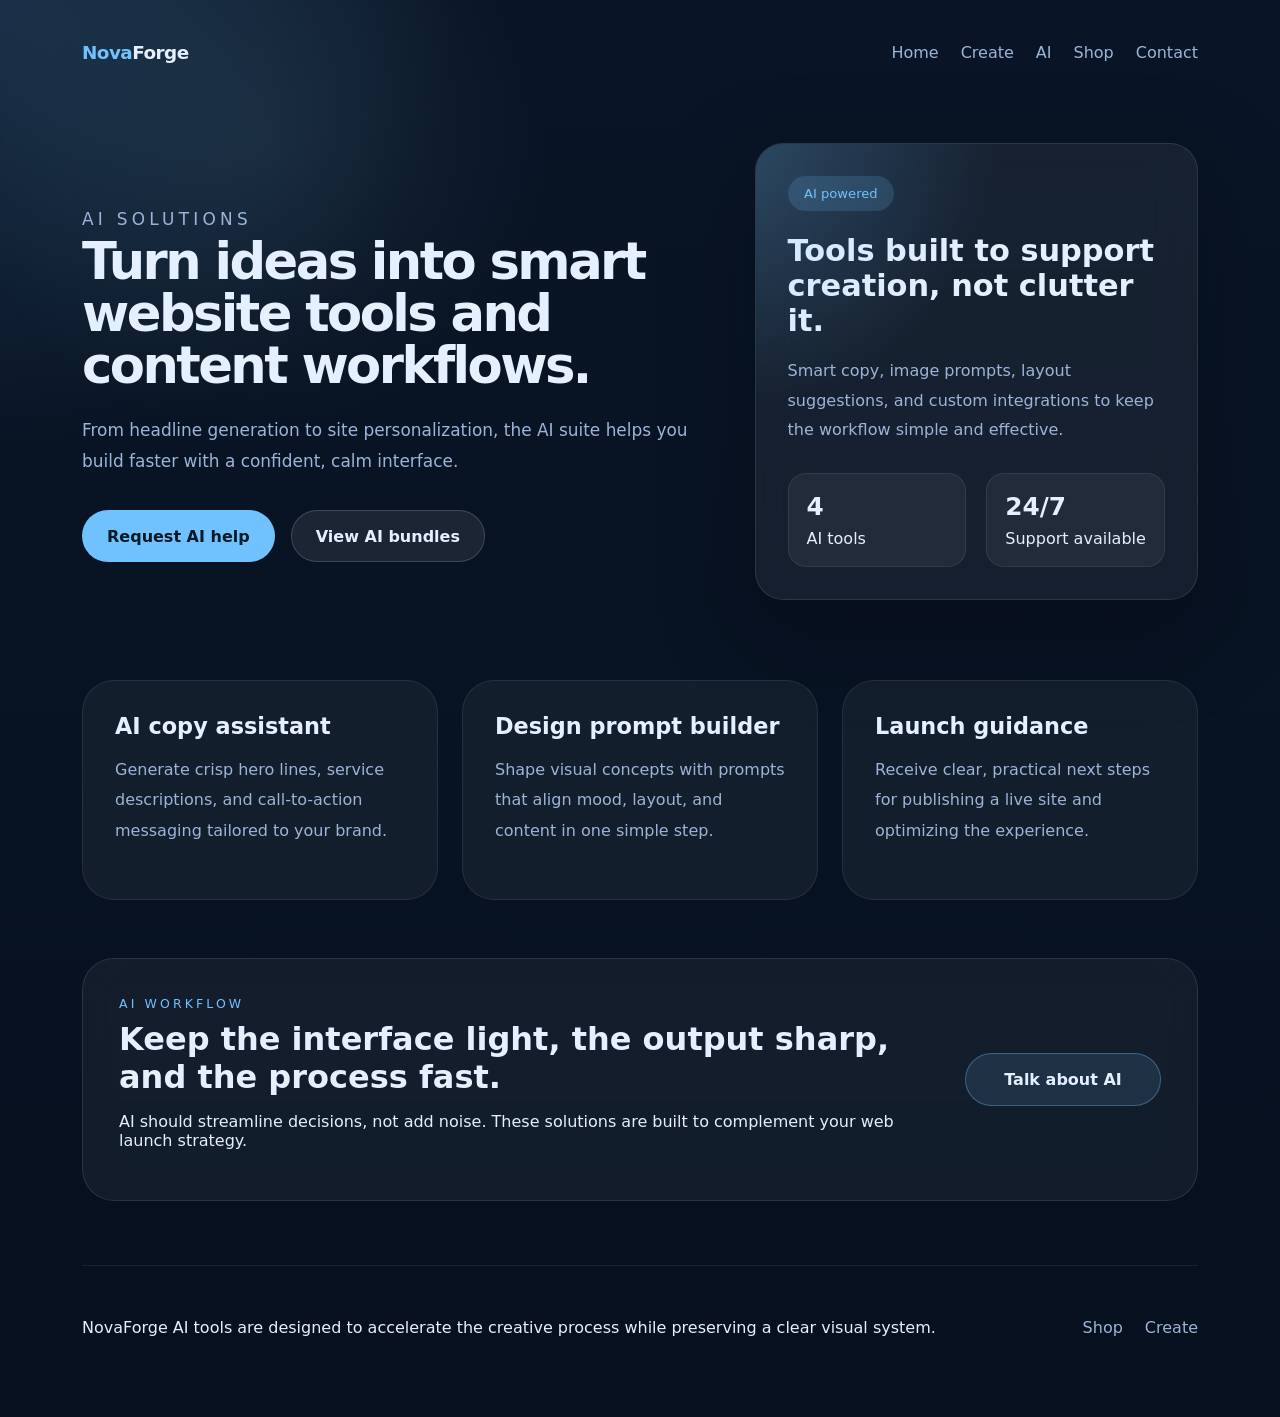
==== ai.html @ 1016f18b "Initial commit: futuristic website templates site" ====
<!DOCTYPE html>
<html lang="en">
  <head>
    <meta charset="UTF-8" />
    <meta name="viewport" content="width=device-width, initial-scale=1.0" />
    <title>AI Solutions — NovaForge</title>
    <link rel="stylesheet" href="style.css" />
    <script defer src="index.js"></script>
  </head>
  <body>
    <div class="page-shell">
      <header class="site-header">
        <a class="brand" href="index.html"><span>Nova</span>Forge</a>
        <nav class="site-nav" aria-label="Primary navigation">
          <a href="index.html">Home</a>
          <a href="create.html">Create</a>
          <a href="ai.html">AI</a>
          <a href="shop.html">Shop</a>
          <a href="contact.html">Contact</a>
        </nav>
        <button class="nav-toggle" aria-label="Open menu"><span></span><span></span><span></span></button>
      </header>

      <main class="hero-panel">
        <div class="hero-copy reveal-on-scroll">
          <p class="eyebrow">AI solutions</p>
          <h1>Turn ideas into smart website tools and content workflows.</h1>
          <p>From headline generation to site personalization, the AI suite helps you build faster with a confident, calm interface.</p>
          <div class="hero-actions">
            <a class="btn btn-primary" href="contact.html">Request AI help</a>
            <a class="btn btn-secondary" href="shop.html">View AI bundles</a>
          </div>
        </div>

        <aside class="hero-card reveal-on-scroll">
          <div class="hero-card__tag">AI powered</div>
          <h2>Tools built to support creation, not clutter it.</h2>
          <p>Smart copy, image prompts, layout suggestions, and custom integrations to keep the workflow simple and effective.</p>
          <div class="hero-card__stats">
            <div>
              <strong>4</strong>
              <span>AI tools</span>
            </div>
            <div>
              <strong>24/7</strong>
              <span>Support available</span>
            </div>
          </div>
        </aside>
      </main>

      <section class="feature-grid">
        <article class="feature-block reveal-on-scroll">
          <h2>AI copy assistant</h2>
          <p>Generate crisp hero lines, service descriptions, and call-to-action messaging tailored to your brand.</p>
        </article>
        <article class="feature-block reveal-on-scroll">
          <h2>Design prompt builder</h2>
          <p>Shape visual concepts with prompts that align mood, layout, and content in one simple step.</p>
        </article>
        <article class="feature-block reveal-on-scroll">
          <h2>Launch guidance</h2>
          <p>Receive clear, practical next steps for publishing a live site and optimizing the experience.</p>
        </article>
      </section>

      <section class="wide-cta reveal-on-scroll">
        <div>
          <span class="eyebrow">AI workflow</span>
          <h2>Keep the interface light, the output sharp, and the process fast.</h2>
          <p>AI should streamline decisions, not add noise. These solutions are built to complement your web launch strategy.</p>
        </div>
        <a class="glass-link" href="contact.html">Talk about AI</a>
      </section>

      <footer class="site-footer reveal-on-scroll">
        <p>NovaForge AI tools are designed to accelerate the creative process while preserving a clear visual system.</p>
        <div class="footer-links">
          <a href="shop.html">Shop</a>
          <a href="create.html">Create</a>
        </div>
      </footer>
    </div>

    <div class="mobile-menu" aria-hidden="true">
      <nav>
        <a href="index.html">Home</a>
        <a href="create.html">Create</a>
        <a href="ai.html">AI</a>
        <a href="shop.html">Shop</a>
        <a href="contact.html">Contact</a>
      </nav>
      <button class="close-menu">Close menu</button>
    </div>
  </body>
</html>
---- style.css ----
:root {
  color-scheme: dark;
  --bg: #08121f;
  --surface: rgba(16, 29, 48, 0.72);
  --surface-strong: rgba(22, 39, 65, 0.88);
  --panel: rgba(128, 177, 255, 0.12);
  --text: #e4efff;
  --muted: #9bb4d9;
  --accent: #70c2ff;
  --accent-soft: rgba(112, 194, 255, 0.16);
  --border: rgba(255, 255, 255, 0.12);
  --shadow: 0 30px 90px rgba(5, 10, 18, 0.35);
  --radius: 28px;
}

* {
  box-sizing: border-box;
}

html,
body {
  margin: 0;
  min-height: 100%;
  font-family: Inter, ui-sans-serif, system-ui, -apple-system, BlinkMacSystemFont, "Segoe UI", sans-serif;
  background: radial-gradient(circle at top left, rgba(112, 194, 255, 0.16), transparent 24%),
    radial-gradient(circle at 20% 10%, rgba(168, 232, 255, 0.08), transparent 18%),
    linear-gradient(180deg, #091526 0%, #06101f 100%);
  color: var(--text);
}

body {
  overflow-x: hidden;
}

img,
svg {
  max-width: 100%;
  display: block;
}

a {
  color: inherit;
  text-decoration: none;
}

button {
  font: inherit;
}

.page-shell {
  max-width: 1180px;
  margin: 0 auto;
  padding: 32px 32px 64px;
}

.site-header {
  display: flex;
  align-items: center;
  justify-content: space-between;
  gap: 28px;
  padding: 10px 0 32px;
}

.brand {
  color: var(--text);
  font-size: 1.15rem;
  font-weight: 700;
  letter-spacing: -0.03em;
}

.brand span {
  color: var(--accent);
}

.site-nav {
  display: flex;
  flex-wrap: wrap;
  align-items: center;
  gap: 22px;
}

.site-nav a {
  color: var(--muted);
  transition: color 180ms ease;
}

.site-nav a:hover,
.site-nav a:focus-visible {
  color: var(--text);
}

.nav-toggle {
  display: none;
  width: 48px;
  height: 48px;
  border: 1px solid var(--border);
  border-radius: 16px;
  background: rgba(12, 20, 34, 0.72);
  backdrop-filter: blur(18px);
  color: var(--text);
  cursor: pointer;
  padding: 0;
  position: relative;
}

.nav-toggle span {
  display: block;
  width: 20px;
  height: 2px;
  background: currentColor;
  border-radius: 999px;
  margin: 5px auto;
}

.hero-panel {
  display: grid;
  grid-template-columns: 1.3fr 0.9fr;
  gap: 32px;
  align-items: center;
  padding: 48px 0 32px;
}

.hero-copy {
  max-width: 620px;
}

.eyebrow {
  text-transform: uppercase;
  letter-spacing: 0.25em;
  font-size: 0.78rem;
  color: var(--accent);
  margin-bottom: 18px;
}

h1,
h2,
h3 {
  margin: 0;
  color: var(--text);
}

h1 {
  font-size: clamp(2.6rem, 4vw, 4.4rem);
  line-height: 1.02;
  letter-spacing: -0.05em;
}

.hero-copy p {
  font-size: 1.06rem;
  line-height: 1.8;
  color: var(--muted);
  margin: 24px 0 0;
}

.hero-actions {
  display: flex;
  flex-wrap: wrap;
  gap: 16px;
  margin-top: 34px;
}

.btn {
  display: inline-flex;
  align-items: center;
  justify-content: center;
  min-height: 52px;
  padding: 0 24px;
  border-radius: 999px;
  border: 1px solid transparent;
  font-weight: 600;
  transition: transform 180ms ease, background-color 180ms ease, border-color 180ms ease;
}

.btn:hover,
.btn:focus-visible {
  transform: translateY(-1px);
}

.btn-primary {
  background: var(--accent);
  color: #071826;
}

.btn-secondary {
  background: rgba(255, 255, 255, 0.08);
  border-color: rgba(255, 255, 255, 0.16);
  color: var(--text);
}

.hero-card {
  position: relative;
  min-height: 320px;
  border-radius: var(--radius);
  background: rgba(255, 255, 255, 0.06);
  border: 1px solid rgba(255, 255, 255, 0.1);
  box-shadow: var(--shadow);
  backdrop-filter: blur(22px);
  padding: 32px;
  overflow: hidden;
}

.hero-card::before {
  content: "";
  position: absolute;
  inset: -20px 0 0 -40px;
  background: radial-gradient(circle at top left, rgba(112, 194, 255, 0.28), transparent 42%);
}

.hero-card__tag {
  display: inline-flex;
  align-items: center;
  gap: 10px;
  padding: 10px 16px;
  border-radius: 999px;
  background: rgba(112, 194, 255, 0.16);
  font-size: 0.82rem;
  color: var(--accent);
  margin-bottom: 22px;
}

.hero-card h2 {
  font-size: 1.9rem;
  margin-bottom: 18px;
}

.hero-card p {
  color: var(--muted);
  line-height: 1.85;
}

.hero-card__stats {
  display: grid;
  grid-template-columns: repeat(2, minmax(0, 1fr));
  gap: 20px;
  margin-top: 28px;
}

.hero-card__stats div {
  background: rgba(255, 255, 255, 0.05);
  border: 1px solid rgba(255, 255, 255, 0.08);
  border-radius: 18px;
  padding: 18px;
}

.hero-card__stats strong {
  display: block;
  font-size: 1.55rem;
  margin-bottom: 8px;
}

.feature-grid {
  display: grid;
  grid-template-columns: repeat(3, minmax(0, 1fr));
  gap: 24px;
  margin-top: 48px;
}

.feature-block {
  background: rgba(255, 255, 255, 0.05);
  border: 1px solid rgba(255, 255, 255, 0.08);
  border-radius: 32px;
  padding: 32px;
  min-height: 220px;
}

.feature-block h2 {
  font-size: 1.4rem;
  margin-bottom: 14px;
}

.feature-block p {
  color: var(--muted);
  line-height: 1.9;
}

.wide-cta {
  display: flex;
  justify-content: space-between;
  align-items: center;
  gap: 24px;
  margin-top: 58px;
  padding: 34px 36px;
  border-radius: 32px;
  border: 1px solid rgba(255, 255, 255, 0.1);
  background: rgba(255, 255, 255, 0.05);
  backdrop-filter: blur(18px);
}

.wide-cta h2 {
  font-size: 2rem;
  margin: 8px 0 0;
}

.glass-link {
  display: inline-flex;
  align-items: center;
  justify-content: center;
  min-width: 196px;
  padding: 16px 22px;
  border-radius: 999px;
  border: 1px solid rgba(112, 194, 255, 0.36);
  background: rgba(112, 194, 255, 0.12);
  color: var(--text);
  font-weight: 600;
}

.site-footer {
  display: flex;
  justify-content: space-between;
  align-items: center;
  gap: 28px;
  margin-top: 64px;
  padding-top: 36px;
  border-top: 1px solid rgba(255, 255, 255, 0.08);
}

.footer-links {
  display: flex;
  gap: 22px;
  flex-wrap: wrap;
}

.footer-links a {
  color: var(--muted);
}

.mobile-menu {
  position: fixed;
  inset: 0;
  background: rgba(4, 12, 24, 0.96);
  transform: translateY(-100%);
  transition: transform 260ms ease;
  padding: 60px 28px 24px;
  display: flex;
  flex-direction: column;
  justify-content: space-between;
  z-index: 40;
}

.mobile-menu.open {
  transform: translateY(0);
}

.mobile-menu nav {
  display: grid;
  gap: 22px;
}

.mobile-menu a {
  color: var(--text);
  font-size: 1.2rem;
  font-weight: 600;
}

.close-menu {
  border: 0;
  background: rgba(255, 255, 255, 0.08);
  color: var(--text);
  border-radius: 18px;
  min-height: 52px;
  cursor: pointer;
}

.reveal-on-scroll {
  opacity: 0;
  transform: translateY(24px);
  transition: opacity 650ms ease, transform 650ms ease;
}

.reveal-on-scroll.is-visible {
  opacity: 1;
  transform: translateY(0);
}

@media (max-width: 960px) {
  .page-shell {
    padding: 28px 24px 56px;
  }

  .hero-panel {
    grid-template-columns: 1fr;
  }

  .feature-grid {
    grid-template-columns: 1fr;
  }

  .wide-cta {
    flex-direction: column;
    align-items: stretch;
  }

  .site-header {
    align-items: flex-start;
  }

  .site-nav {
    display: none;
  }

  .nav-toggle {
    display: inline-flex;
  }
}

@media (max-width: 640px) {
  h1 {
    font-size: 2.45rem;
  }

  .hero-card {
    min-height: auto;
  }

  .hero-actions {
    flex-direction: column;
  }
}
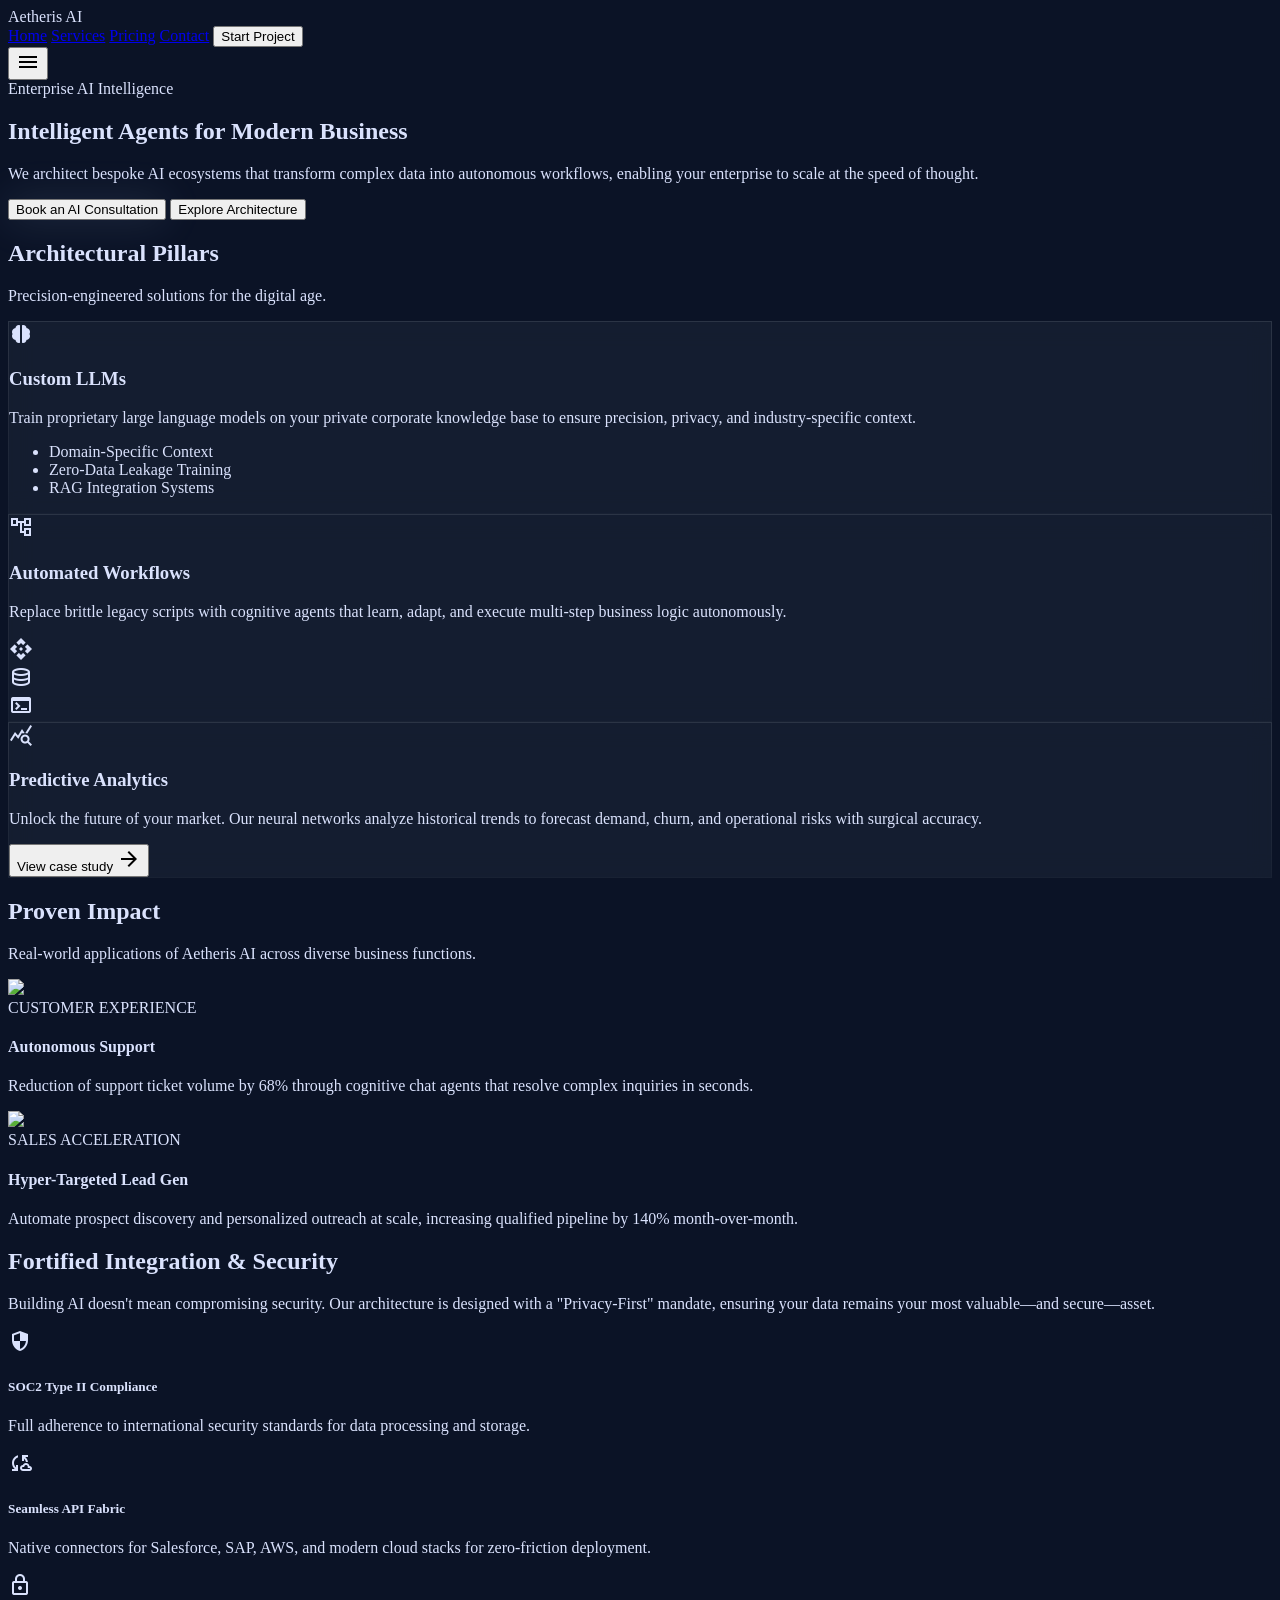
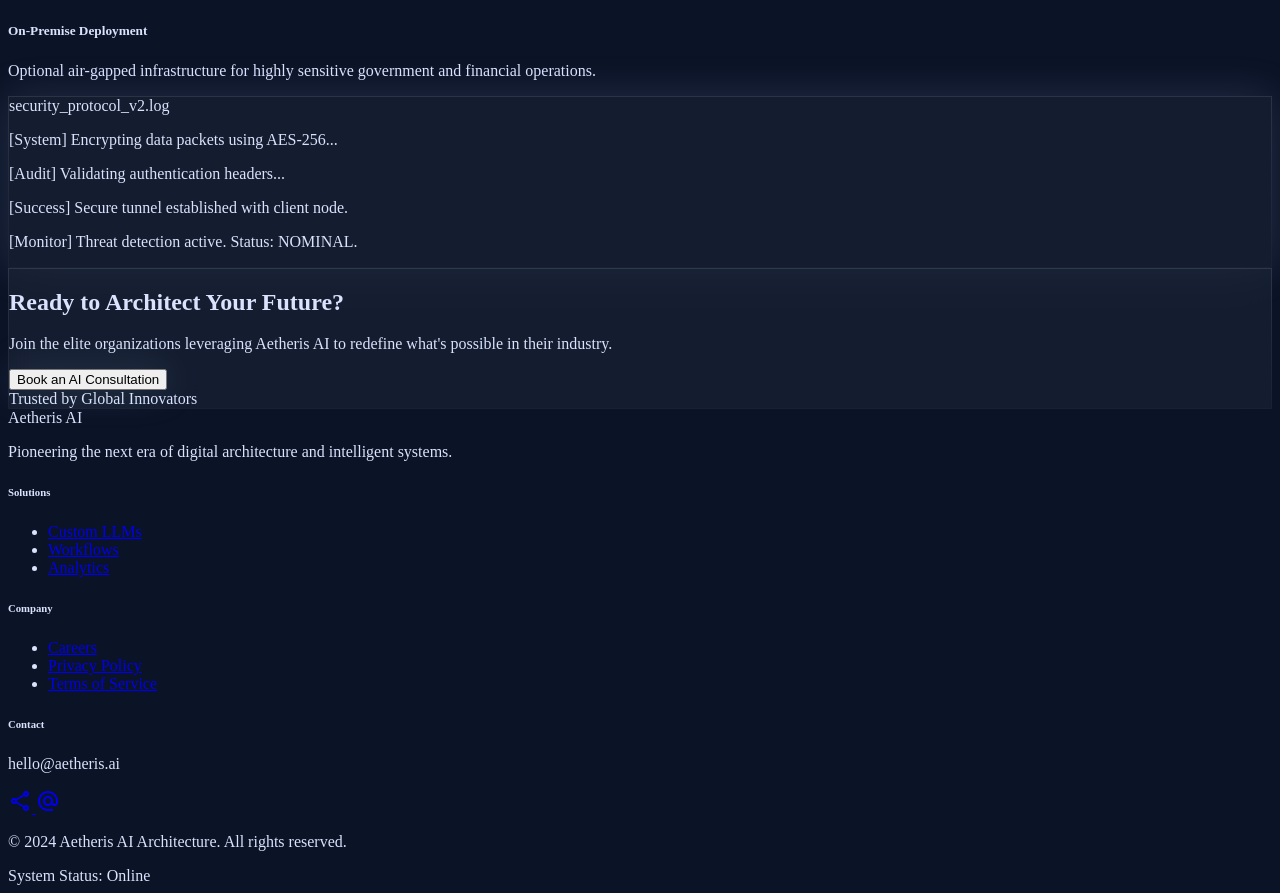
==== commit 21c9e537: "Add Vanta hero backgrounds, update Aetheris page content, and add service.html" ====
--- a/ai.html
+++ b/ai.html
@@ -1,96 +1,416 @@
 <!DOCTYPE html>
-<html lang="en">
-  <head>
-    <meta charset="UTF-8" />
-    <meta name="viewport" content="width=device-width, initial-scale=1.0" />
-    <title>AI Solutions — NovaForge</title>
-    <link rel="stylesheet" href="style.css" />
-    <script defer src="index.js"></script>
-  </head>
-  <body>
-    <div class="page-shell">
-      <header class="site-header">
-        <a class="brand" href="index.html"><span>Nova</span>Forge</a>
-        <nav class="site-nav" aria-label="Primary navigation">
-          <a href="index.html">Home</a>
-          <a href="create.html">Create</a>
-          <a href="ai.html">AI</a>
-          <a href="shop.html">Shop</a>
-          <a href="contact.html">Contact</a>
-        </nav>
-        <button class="nav-toggle" aria-label="Open menu"><span></span><span></span><span></span></button>
-      </header>
-
-      <main class="hero-panel">
-        <div class="hero-copy reveal-on-scroll">
-          <p class="eyebrow">AI solutions</p>
-          <h1>Turn ideas into smart website tools and content workflows.</h1>
-          <p>From headline generation to site personalization, the AI suite helps you build faster with a confident, calm interface.</p>
-          <div class="hero-actions">
-            <a class="btn btn-primary" href="contact.html">Request AI help</a>
-            <a class="btn btn-secondary" href="shop.html">View AI bundles</a>
-          </div>
-        </div>
-
-        <aside class="hero-card reveal-on-scroll">
-          <div class="hero-card__tag">AI powered</div>
-          <h2>Tools built to support creation, not clutter it.</h2>
-          <p>Smart copy, image prompts, layout suggestions, and custom integrations to keep the workflow simple and effective.</p>
-          <div class="hero-card__stats">
-            <div>
-              <strong>4</strong>
-              <span>AI tools</span>
-            </div>
-            <div>
-              <strong>24/7</strong>
-              <span>Support available</span>
-            </div>
-          </div>
-        </aside>
-      </main>
-
-      <section class="feature-grid">
-        <article class="feature-block reveal-on-scroll">
-          <h2>AI copy assistant</h2>
-          <p>Generate crisp hero lines, service descriptions, and call-to-action messaging tailored to your brand.</p>
-        </article>
-        <article class="feature-block reveal-on-scroll">
-          <h2>Design prompt builder</h2>
-          <p>Shape visual concepts with prompts that align mood, layout, and content in one simple step.</p>
-        </article>
-        <article class="feature-block reveal-on-scroll">
-          <h2>Launch guidance</h2>
-          <p>Receive clear, practical next steps for publishing a live site and optimizing the experience.</p>
-        </article>
-      </section>
-
-      <section class="wide-cta reveal-on-scroll">
-        <div>
-          <span class="eyebrow">AI workflow</span>
-          <h2>Keep the interface light, the output sharp, and the process fast.</h2>
-          <p>AI should streamline decisions, not add noise. These solutions are built to complement your web launch strategy.</p>
-        </div>
-        <a class="glass-link" href="contact.html">Talk about AI</a>
-      </section>
-
-      <footer class="site-footer reveal-on-scroll">
-        <p>NovaForge AI tools are designed to accelerate the creative process while preserving a clear visual system.</p>
-        <div class="footer-links">
-          <a href="shop.html">Shop</a>
-          <a href="create.html">Create</a>
-        </div>
-      </footer>
-    </div>
-
-    <div class="mobile-menu" aria-hidden="true">
-      <nav>
-        <a href="index.html">Home</a>
-        <a href="create.html">Create</a>
-        <a href="ai.html">AI</a>
-        <a href="shop.html">Shop</a>
-        <a href="contact.html">Contact</a>
-      </nav>
-      <button class="close-menu">Close menu</button>
-    </div>
-  </body>
-</html>
+
+<html class="dark" lang="en"><head>
+<meta charset="utf-8"/>
+<meta content="width=device-width, initial-scale=1.0" name="viewport"/>
+<title>AI Solutions | Aetheris AI Architecture</title>
+<!-- Google Fonts: Geist for labels, Inter for body, Plus Jakarta Sans for headlines -->
+<link href="https://fonts.googleapis.com/css2?family=Inter:wght@400;500&amp;family=Plus+Jakarta+Sans:wght@600;700;800&amp;family=Geist:wght@500;600&amp;display=swap" rel="stylesheet"/>
+<!-- Material Symbols Outlined -->
+<link href="https://fonts.googleapis.com/css2?family=Material+Symbols+Outlined:wght,FILL@100..700,0..1&amp;display=swap" rel="stylesheet"/>
+<link href="https://fonts.googleapis.com/css2?family=Material+Symbols+Outlined:wght,FILL@100..700,0..1&amp;display=swap" rel="stylesheet"/>
+<script src="https://cdn.tailwindcss.com?plugins=forms,container-queries"></script>
+<script id="tailwind-config">
+      tailwind.config = {
+        darkMode: "class",
+        theme: {
+          extend: {
+            "colors": {
+                    "outline-variant": "#424754",
+                    "on-surface-variant": "#c2c6d6",
+                    "outline": "#8c909f",
+                    "error-container": "#93000a",
+                    "primary-container": "#4d8eff",
+                    "on-tertiary-container": "#272a2c",
+                    "surface-container-highest": "#2d3449",
+                    "on-surface": "#dae2fd",
+                    "secondary-fixed": "#acedff",
+                    "inverse-surface": "#dae2fd",
+                    "on-secondary-fixed": "#001f26",
+                    "on-primary-fixed-variant": "#004395",
+                    "primary-fixed": "#d8e2ff",
+                    "primary-fixed-dim": "#adc6ff",
+                    "surface-variant": "#2d3449",
+                    "error": "#ffb4ab",
+                    "tertiary-fixed-dim": "#c4c7c9",
+                    "secondary-fixed-dim": "#4cd7f6",
+                    "surface": "#0b1326",
+                    "on-primary-fixed": "#001a42",
+                    "secondary-container": "#03b5d3",
+                    "surface-container": "#171f33",
+                    "surface-container-high": "#222a3d",
+                    "primary": "#adc6ff",
+                    "on-error": "#690005",
+                    "secondary": "#4cd7f6",
+                    "inverse-primary": "#005ac2",
+                    "tertiary-container": "#8e9193",
+                    "on-tertiary-fixed": "#191c1e",
+                    "on-secondary": "#003640",
+                    "on-primary": "#002e6a",
+                    "on-tertiary-fixed-variant": "#444749",
+                    "background": "#0b1326",
+                    "on-secondary-container": "#00424e",
+                    "on-primary-container": "#00285d",
+                    "surface-bright": "#31394d",
+                    "inverse-on-surface": "#283044",
+                    "surface-container-low": "#131b2e",
+                    "surface-container-lowest": "#060e20",
+                    "on-background": "#dae2fd",
+                    "on-error-container": "#ffdad6",
+                    "on-tertiary": "#2d3133",
+                    "surface-tint": "#adc6ff",
+                    "tertiary": "#c4c7c9",
+                    "surface-dim": "#0b1326",
+                    "on-secondary-fixed-variant": "#004e5c",
+                    "tertiary-fixed": "#e0e3e5"
+            },
+            "borderRadius": {
+                    "DEFAULT": "0.25rem",
+                    "lg": "0.5rem",
+                    "xl": "0.75rem",
+                    "full": "9999px"
+            },
+            "spacing": {
+                    "section-padding-desktop": "120px",
+                    "container-max": "1280px",
+                    "base": "8px",
+                    "section-padding-mobile": "64px",
+                    "gutter": "24px"
+            },
+            "fontFamily": {
+                    "label-md": ["Geist"],
+                    "body-md": ["Inter"],
+                    "body-lg": ["Inter"],
+                    "headline-md": ["Plus Jakarta Sans"],
+                    "display-lg": ["Plus Jakarta Sans"],
+                    "headline-lg-mobile": ["Plus Jakarta Sans"],
+                    "headline-lg": ["Plus Jakarta Sans"]
+            },
+            "fontSize": {
+                    "label-md": ["14px", {"lineHeight": "20px", "letterSpacing": "0.05em", "fontWeight": "500"}],
+                    "body-md": ["16px", {"lineHeight": "24px", "fontWeight": "400"}],
+                    "body-lg": ["18px", {"lineHeight": "28px", "fontWeight": "400"}],
+                    "headline-md": ["30px", {"lineHeight": "38px", "fontWeight": "600"}],
+                    "display-lg": ["72px", {"lineHeight": "80px", "letterSpacing": "-0.02em", "fontWeight": "700"}],
+                    "headline-lg-mobile": ["32px", {"lineHeight": "40px", "fontWeight": "700"}],
+                    "headline-lg": ["48px", {"lineHeight": "56px", "letterSpacing": "-0.01em", "fontWeight": "700"}]
+            }
+          },
+        },
+      }
+    </script>
+<style>
+        .glass-card {
+            background: rgba(30, 41, 59, 0.5);
+            backdrop-filter: blur(12px);
+            border: 1px solid transparent;
+            border-image: linear-gradient(to bottom, rgba(255,255,255, 0.1), rgba(255,255,255, 0.02)) 1;
+        }
+        .glow-primary {
+            box-shadow: 0 0 40px rgba(173, 198, 255, 0.15);
+        }
+        .glow-secondary {
+            box-shadow: 0 0 40px rgba(76, 215, 246, 0.15);
+        }
+        .nav-blur {
+            backdrop-filter: blur(16px);
+        }
+        body {
+            background-color: #0b1326;
+            color: #dae2fd;
+        }
+        .material-symbols-outlined {
+            font-variation-settings: 'FILL' 0, 'wght' 400, 'GRAD' 0, 'opsz' 24;
+        }
+    </style>
+</head>
+<body class="font-body-md text-body-md overflow-x-hidden">
+<!-- TopNavBar -->
+<nav class="fixed top-0 w-full z-50 bg-surface/80 backdrop-blur-xl border-b border-white/10 shadow-sm">
+<div class="flex justify-between items-center px-8 py-4 max-w-[1280px] mx-auto">
+<div class="font-headline-md text-headline-md font-bold text-primary tracking-tight">Aetheris AI</div>
+<div class="hidden md:flex gap-8 items-center">
+<a class="font-label-md text-label-md text-on-surface-variant hover:text-primary transition-colors" href="#">Home</a>
+<a class="font-label-md text-label-md text-primary font-bold border-b-2 border-primary pb-1" href="#">Services</a>
+<a class="font-label-md text-label-md text-on-surface-variant hover:text-primary transition-colors" href="#">Pricing</a>
+<a class="font-label-md text-label-md text-on-surface-variant hover:text-primary transition-colors" href="#">Contact</a>
+<button class="bg-primary text-on-primary font-label-md text-label-md px-6 py-2 rounded-lg hover:opacity-80 transition-all scale-95 active:scale-90">Start Project</button>
+</div>
+<!-- Mobile Menu Toggle -->
+<button class="md:hidden text-on-surface">
+<span class="material-symbols-outlined">menu</span>
+</button>
+</div>
+</nav>
+<main class="pt-24">
+<!-- Hero Section -->
+<section id="vanta-hero" class="relative min-h-[716px] flex items-center justify-center px-8 py-section-padding-desktop">
+
+<div class="relative z-10 text-center max-w-4xl">
+<div class="inline-flex items-center gap-2 px-3 py-1 rounded-full bg-secondary/10 border border-secondary/20 mb-6">
+<span class="w-2 h-2 rounded-full bg-secondary animate-pulse"></span>
+<span class="text-secondary font-label-md text-[12px] uppercase tracking-wider">Enterprise AI Intelligence</span>
+</div>
+<h1 class="font-display-lg text-[48px] md:text-display-lg leading-tight mb-8">
+                    Intelligent Agents for <span class="text-transparent bg-clip-text bg-gradient-to-r from-primary to-secondary">Modern Business</span>
+</h1>
+<p class="font-body-lg text-body-lg text-on-surface-variant mb-12 max-w-2xl mx-auto">
+                    We architect bespoke AI ecosystems that transform complex data into autonomous workflows, enabling your enterprise to scale at the speed of thought.
+                </p>
+<div class="flex flex-col sm:flex-row gap-4 justify-center">
+<button class="bg-primary text-on-primary px-8 py-4 rounded-lg font-label-md text-label-md hover:opacity-90 transition-all glow-primary">Book an AI Consultation</button>
+<button class="border border-secondary/50 text-secondary px-8 py-4 rounded-lg font-label-md text-label-md hover:bg-secondary/5 transition-all">Explore Architecture</button>
+</div>
+</div>
+</section>
+<!-- Core Solutions Bento Grid -->
+<section class="px-8 py-section-padding-desktop max-w-[1280px] mx-auto">
+<div class="text-center mb-16">
+<h2 class="font-headline-lg text-headline-lg mb-4">Architectural Pillars</h2>
+<p class="text-on-surface-variant font-body-md">Precision-engineered solutions for the digital age.</p>
+</div>
+<div class="grid grid-cols-1 md:grid-cols-12 gap-gutter">
+<!-- Custom LLMs -->
+<div class="md:col-span-7 glass-card p-10 rounded-xl relative overflow-hidden group">
+<div class="relative z-10">
+<span class="material-symbols-outlined text-primary text-4xl mb-6" style="font-variation-settings: 'FILL' 1;">neurology</span>
+<h3 class="font-headline-md text-headline-md mb-4">Custom LLMs</h3>
+<p class="text-on-surface-variant mb-6">Train proprietary large language models on your private corporate knowledge base to ensure precision, privacy, and industry-specific context.</p>
+<ul class="space-y-3 mb-8">
+<li class="flex items-center gap-3 text-on-surface"><span class="w-1.5 h-1.5 rounded-full bg-primary"></span> Domain-Specific Context</li>
+<li class="flex items-center gap-3 text-on-surface"><span class="w-1.5 h-1.5 rounded-full bg-primary"></span> Zero-Data Leakage Training</li>
+<li class="flex items-center gap-3 text-on-surface"><span class="w-1.5 h-1.5 rounded-full bg-primary"></span> RAG Integration Systems</li>
+</ul>
+</div>
+<div class="absolute -right-20 -bottom-20 w-64 h-64 bg-primary/10 blur-[100px] rounded-full group-hover:bg-primary/20 transition-all duration-500"></div>
+</div>
+<!-- Automated Workflows -->
+<div class="md:col-span-5 glass-card p-10 rounded-xl flex flex-col justify-between">
+<div>
+<span class="material-symbols-outlined text-secondary text-4xl mb-6">account_tree</span>
+<h3 class="font-headline-md text-headline-md mb-4">Automated Workflows</h3>
+<p class="text-on-surface-variant">Replace brittle legacy scripts with cognitive agents that learn, adapt, and execute multi-step business logic autonomously.</p>
+</div>
+<div class="mt-8 pt-8 border-t border-white/5">
+<div class="flex -space-x-2">
+<div class="w-10 h-10 rounded-full border-2 border-surface bg-surface-container flex items-center justify-center"><span class="material-symbols-outlined text-[18px]">api</span></div>
+<div class="w-10 h-10 rounded-full border-2 border-surface bg-surface-container flex items-center justify-center"><span class="material-symbols-outlined text-[18px]">database</span></div>
+<div class="w-10 h-10 rounded-full border-2 border-surface bg-surface-container flex items-center justify-center"><span class="material-symbols-outlined text-[18px]">terminal</span></div>
+</div>
+</div>
+</div>
+<!-- Predictive Analytics -->
+<div class="md:col-span-12 glass-card p-10 rounded-xl flex flex-col md:flex-row items-center gap-12 overflow-hidden">
+<div class="flex-1">
+<span class="material-symbols-outlined text-tertiary text-4xl mb-6">query_stats</span>
+<h3 class="font-headline-md text-headline-md mb-4">Predictive Analytics</h3>
+<p class="text-on-surface-variant mb-6">Unlock the future of your market. Our neural networks analyze historical trends to forecast demand, churn, and operational risks with surgical accuracy.</p>
+<button class="text-primary font-label-md flex items-center gap-2 group">
+                            View case study <span class="material-symbols-outlined group-hover:translate-x-1 transition-transform">arrow_forward</span>
+</button>
+</div>
+<div class="flex-1 w-full h-64 bg-surface-container-low rounded-lg relative overflow-hidden flex items-center justify-center border border-white/5">
+
+</div>
+</div>
+</div>
+</section>
+<!-- Use Cases Carousel Style -->
+<section class="bg-surface-container-lowest py-section-padding-desktop">
+<div class="px-8 max-w-[1280px] mx-auto">
+<div class="flex flex-col md:flex-row md:items-end justify-between mb-16 gap-8">
+<div class="max-w-2xl">
+<h2 class="font-headline-lg text-headline-lg mb-4">Proven Impact</h2>
+<p class="text-on-surface-variant">Real-world applications of Aetheris AI across diverse business functions.</p>
+</div>
+</div>
+<div class="grid grid-cols-1 md:grid-cols-2 gap-8">
+<!-- Customer Support -->
+<div class="group cursor-pointer">
+<div class="relative rounded-xl overflow-hidden mb-6 h-80">
+<div class="absolute inset-0 bg-gradient-to-t from-surface-container-lowest to-transparent z-10"></div>
+<img class="w-full h-full object-cover transition-transform duration-700 group-hover:scale-110" data-alt="A highly detailed cinematic shot of a sleek, futuristic customer service operations center in a tech hub. The room features multiple translucent digital displays floating in the air, showing real-time AI sentiment analysis and glowing chat interfaces. The lighting is dominated by deep blues and vibrant cyan highlights, creating a sense of advanced, calm productivity in a dark, high-end office environment." src="https://lh3.googleusercontent.com/aida-public/[base64]"/>
+<div class="absolute bottom-6 left-6 z-20">
+<span class="px-3 py-1 rounded bg-primary/20 border border-primary/30 text-primary font-label-md text-[12px] mb-2 block w-fit">CUSTOMER EXPERIENCE</span>
+<h4 class="font-headline-md text-headline-md">Autonomous Support</h4>
+</div>
+</div>
+<p class="text-on-surface-variant">Reduction of support ticket volume by 68% through cognitive chat agents that resolve complex inquiries in seconds.</p>
+</div>
+<!-- Lead Generation -->
+<div class="group cursor-pointer">
+<div class="relative rounded-xl overflow-hidden mb-6 h-80">
+<div class="absolute inset-0 bg-gradient-to-t from-surface-container-lowest to-transparent z-10"></div>
+<img class="w-full h-full object-cover transition-transform duration-700 group-hover:scale-110" data-alt="A sophisticated visual representation of global data networking and lead generation. Streams of golden and white light particles flow through a dark digital void, connecting abstract architectural nodes. The overall atmosphere is premium and technical, with high-contrast lighting that emphasizes a sense of rapid data transmission and precision-targeted business connections in an obsidian digital space." src="https://lh3.googleusercontent.com/aida-public/[base64]"/>
+<div class="absolute bottom-6 left-6 z-20">
+<span class="px-3 py-1 rounded bg-secondary/20 border border-secondary/30 text-secondary font-label-md text-[12px] mb-2 block w-fit">SALES ACCELERATION</span>
+<h4 class="font-headline-md text-headline-md">Hyper-Targeted Lead Gen</h4>
+</div>
+</div>
+<p class="text-on-surface-variant">Automate prospect discovery and personalized outreach at scale, increasing qualified pipeline by 140% month-over-month.</p>
+</div>
+</div>
+</div>
+</section>
+<!-- Technical Trust Section -->
+<section class="px-8 py-section-padding-desktop max-w-[1280px] mx-auto border-t border-white/5">
+<div class="grid grid-cols-1 lg:grid-cols-2 gap-20 items-center">
+<div>
+<h2 class="font-headline-lg text-headline-lg mb-8">Fortified Integration &amp; Security</h2>
+<p class="text-body-lg text-on-surface-variant mb-12">Building AI doesn't mean compromising security. Our architecture is designed with a "Privacy-First" mandate, ensuring your data remains your most valuable—and secure—asset.</p>
+<div class="space-y-8">
+<div class="flex gap-6">
+<div class="flex-shrink-0 w-12 h-12 rounded-lg bg-surface-container-high flex items-center justify-center border border-white/10">
+<span class="material-symbols-outlined text-primary">security</span>
+</div>
+<div>
+<h5 class="font-bold text-on-surface mb-2">SOC2 Type II Compliance</h5>
+<p class="text-on-surface-variant">Full adherence to international security standards for data processing and storage.</p>
+</div>
+</div>
+<div class="flex gap-6">
+<div class="flex-shrink-0 w-12 h-12 rounded-lg bg-surface-container-high flex items-center justify-center border border-white/10">
+<span class="material-symbols-outlined text-secondary">cloud_sync</span>
+</div>
+<div>
+<h5 class="font-bold text-on-surface mb-2">Seamless API Fabric</h5>
+<p class="text-on-surface-variant">Native connectors for Salesforce, SAP, AWS, and modern cloud stacks for zero-friction deployment.</p>
+</div>
+</div>
+<div class="flex gap-6">
+<div class="flex-shrink-0 w-12 h-12 rounded-lg bg-surface-container-high flex items-center justify-center border border-white/10">
+<span class="material-symbols-outlined text-tertiary">lock</span>
+</div>
+<div>
+<h5 class="font-bold text-on-surface mb-2">On-Premise Deployment</h5>
+<p class="text-on-surface-variant">Optional air-gapped infrastructure for highly sensitive government and financial operations.</p>
+</div>
+</div>
+</div>
+</div>
+<div class="relative">
+<div class="glass-card p-8 rounded-2xl relative z-10 glow-primary">
+<div class="flex items-center justify-between mb-8">
+<div class="flex gap-2">
+<div class="w-3 h-3 rounded-full bg-red-500/50"></div>
+<div class="w-3 h-3 rounded-full bg-yellow-500/50"></div>
+<div class="w-3 h-3 rounded-full bg-green-500/50"></div>
+</div>
+<span class="text-on-surface-variant font-label-md text-[12px]">security_protocol_v2.log</span>
+</div>
+<div class="space-y-4 font-mono text-[13px]">
+<p class="text-primary">[System] Encrypting data packets using AES-256...</p>
+<p class="text-on-surface-variant">[Audit] Validating authentication headers...</p>
+<p class="text-secondary">[Success] Secure tunnel established with client node.</p>
+<p class="text-on-surface-variant">[Monitor] Threat detection active. Status: NOMINAL.</p>
+<div class="w-full bg-surface-container-highest h-2 rounded-full overflow-hidden mt-6">
+<div class="bg-primary h-full w-3/4 animate-pulse"></div>
+</div>
+</div>
+</div>
+<!-- Decorative element -->
+<div class="absolute -top-10 -right-10 w-40 h-40 bg-secondary/20 blur-[60px] rounded-full"></div>
+<div class="absolute -bottom-10 -left-10 w-60 h-60 bg-primary/20 blur-[80px] rounded-full"></div>
+</div>
+</div>
+</section>
+<!-- CTA Section -->
+<section class="px-8 py-section-padding-desktop">
+<div class="max-w-[1280px] mx-auto glass-card rounded-3xl p-16 text-center relative overflow-hidden group">
+
+<div class="relative z-10">
+<h2 class="font-headline-lg text-headline-lg mb-6">Ready to Architect Your Future?</h2>
+<p class="text-on-surface-variant text-body-lg max-w-2xl mx-auto mb-10">Join the elite organizations leveraging Aetheris AI to redefine what's possible in their industry.</p>
+<button class="bg-primary text-on-primary px-10 py-5 rounded-lg font-bold text-lg hover:scale-105 transition-transform glow-primary">Book an AI Consultation</button>
+<div class="mt-8 flex justify-center gap-8 items-center opacity-60">
+<span class="font-label-md text-label-md uppercase tracking-widest">Trusted by Global Innovators</span>
+</div>
+</div>
+</div>
+</section>
+</main>
+<!-- Footer -->
+<footer class="bg-surface-container-lowest border-t border-white/5 w-full py-16">
+<div class="grid grid-cols-1 md:grid-cols-4 gap-gutter px-8 max-w-[1280px] mx-auto">
+<div class="col-span-1 md:col-span-1">
+<div class="font-headline-md text-headline-md text-on-surface mb-6">Aetheris AI</div>
+<p class="text-on-surface-variant font-body-md mb-6">Pioneering the next era of digital architecture and intelligent systems.</p>
+</div>
+<div class="col-span-1">
+<h6 class="font-bold text-on-surface mb-6">Solutions</h6>
+<ul class="space-y-4">
+<li><a class="text-on-surface-variant hover:text-secondary transition-colors" href="#">Custom LLMs</a></li>
+<li><a class="text-on-surface-variant hover:text-secondary transition-colors" href="#">Workflows</a></li>
+<li><a class="text-on-surface-variant hover:text-secondary transition-colors" href="#">Analytics</a></li>
+</ul>
+</div>
+<div class="col-span-1">
+<h6 class="font-bold text-on-surface mb-6">Company</h6>
+<ul class="space-y-4">
+<li><a class="text-on-surface-variant hover:text-secondary transition-colors" href="#">Careers</a></li>
+<li><a class="text-on-surface-variant hover:text-secondary transition-colors" href="#">Privacy Policy</a></li>
+<li><a class="text-on-surface-variant hover:text-secondary transition-colors" href="#">Terms of Service</a></li>
+</ul>
+</div>
+<div class="col-span-1">
+<h6 class="font-bold text-on-surface mb-6">Contact</h6>
+<p class="text-on-surface-variant font-body-md mb-2">hello@aetheris.ai</p>
+<div class="flex gap-4 mt-6">
+<a class="w-10 h-10 rounded-full border border-white/10 flex items-center justify-center hover:bg-white/5 transition-colors" href="#">
+<span class="material-symbols-outlined text-[18px]">share</span>
+</a>
+<a class="w-10 h-10 rounded-full border border-white/10 flex items-center justify-center hover:bg-white/5 transition-colors" href="#">
+<span class="material-symbols-outlined text-[18px]">alternate_email</span>
+</a>
+</div>
+</div>
+</div>
+<div class="max-w-[1280px] mx-auto px-8 mt-16 pt-8 border-t border-white/5 flex flex-col md:flex-row justify-between items-center gap-4">
+<p class="text-on-surface-variant font-body-md">© 2024 Aetheris AI Architecture. All rights reserved.</p>
+<div class="flex gap-6">
+<span class="text-on-surface-variant text-[12px] flex items-center gap-1"><span class="w-2 h-2 rounded-full bg-green-500"></span> System Status: Online</span>
+</div>
+</div>
+</footer>
+<script src="https://cdnjs.cloudflare.com/ajax/libs/three.js/r134/three.min.js"></script>
+<script src="https://cdn.jsdelivr.net/npm/vanta@latest/dist/vanta.net.min.js"></script>
+<script>
+        VANTA.NET({
+            el: "#vanta-hero",
+            mouseControls: true,
+            touchControls: true,
+            gyroControls: false,
+            minHeight: 200.00,
+            minWidth: 200.00,
+            scale: 1.00,
+            scaleMobile: 1.00,
+            points: 8.00,
+            maxDistance: 26.00,
+            color: 0x4cd7f6,
+            backgroundColor: 0x0b1326
+        });
+
+        // Micro-interactions and subtle scroll reveal
+        document.addEventListener('DOMContentLoaded', () => {
+            const observerOptions = {
+                threshold: 0.1
+            };
+
+            const observer = new IntersectionObserver((entries) => {
+                entries.forEach(entry => {
+                    if (entry.isIntersecting) {
+                        entry.target.classList.add('opacity-100', 'translate-y-0');
+                        entry.target.classList.remove('opacity-0', 'translate-y-10');
+                    }
+                });
+            }, observerOptions);
+
+            // Apply to specific sections for a reveal effect
+            const revealElements = document.querySelectorAll('.glass-card, h2, .group');
+            revealElements.forEach(el => {
+                el.classList.add('transition-all', 'duration-1000', 'opacity-0', 'translate-y-10');
+                observer.observe(el);
+            });
+        });
+    </script>
+</body></html>
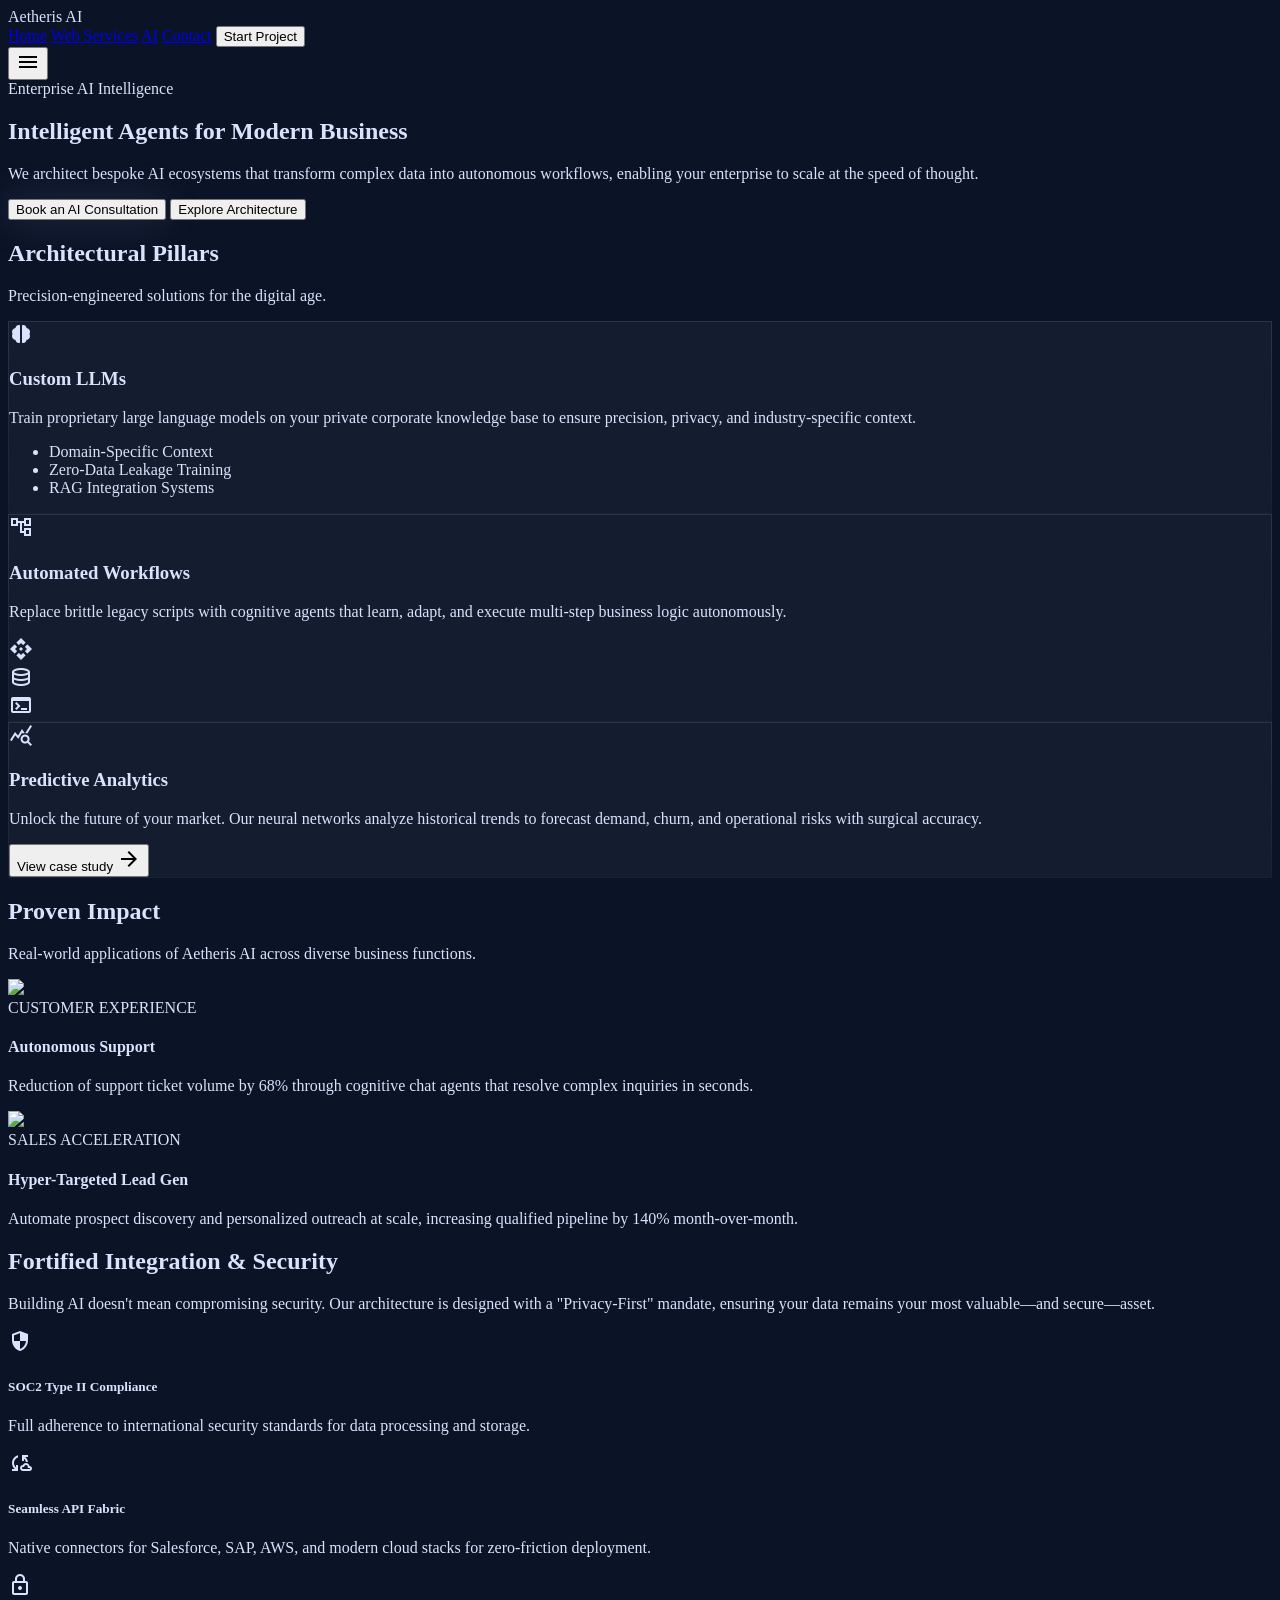
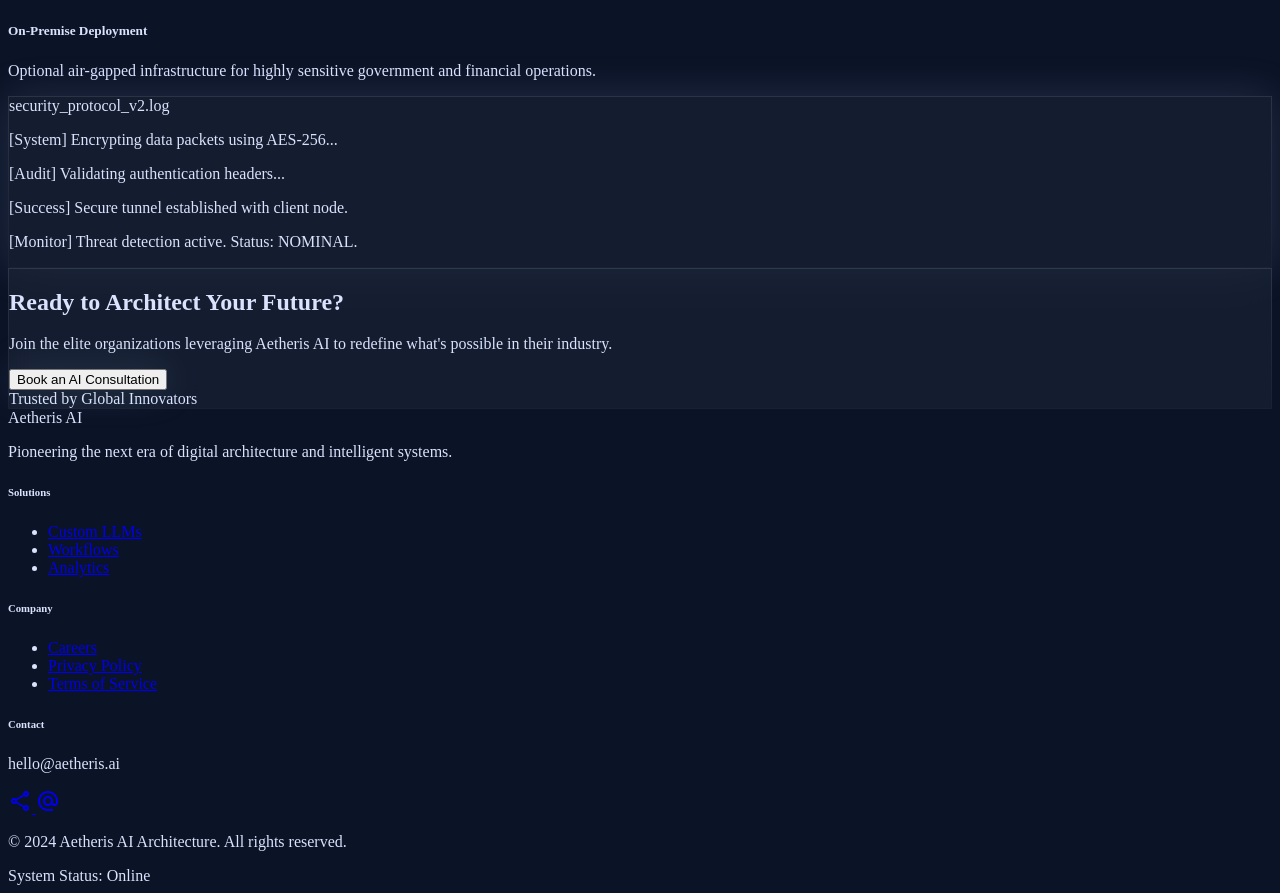
==== commit b94c7e64: "Update nav links for Web Services and AI; sync pages" ====
--- a/ai.html
+++ b/ai.html
@@ -130,9 +130,9 @@
 <div class="flex justify-between items-center px-8 py-4 max-w-[1280px] mx-auto">
 <div class="font-headline-md text-headline-md font-bold text-primary tracking-tight">Aetheris AI</div>
 <div class="hidden md:flex gap-8 items-center">
-<a class="font-label-md text-label-md text-on-surface-variant hover:text-primary transition-colors" href="#">Home</a>
-<a class="font-label-md text-label-md text-primary font-bold border-b-2 border-primary pb-1" href="#">Services</a>
-<a class="font-label-md text-label-md text-on-surface-variant hover:text-primary transition-colors" href="#">Pricing</a>
+<a class="font-label-md text-label-md text-on-surface-variant hover:text-primary transition-colors" href="index.html">Home</a>
+<a class="font-label-md text-label-md text-primary font-bold border-b-2 border-primary pb-1" href="create.html">Web Services</a>
+<a class="font-label-md text-label-md text-on-surface-variant hover:text-primary transition-colors" href="ai.html">AI</a>
 <a class="font-label-md text-label-md text-on-surface-variant hover:text-primary transition-colors" href="#">Contact</a>
 <button class="bg-primary text-on-primary font-label-md text-label-md px-6 py-2 rounded-lg hover:opacity-80 transition-all scale-95 active:scale-90">Start Project</button>
 </div>
